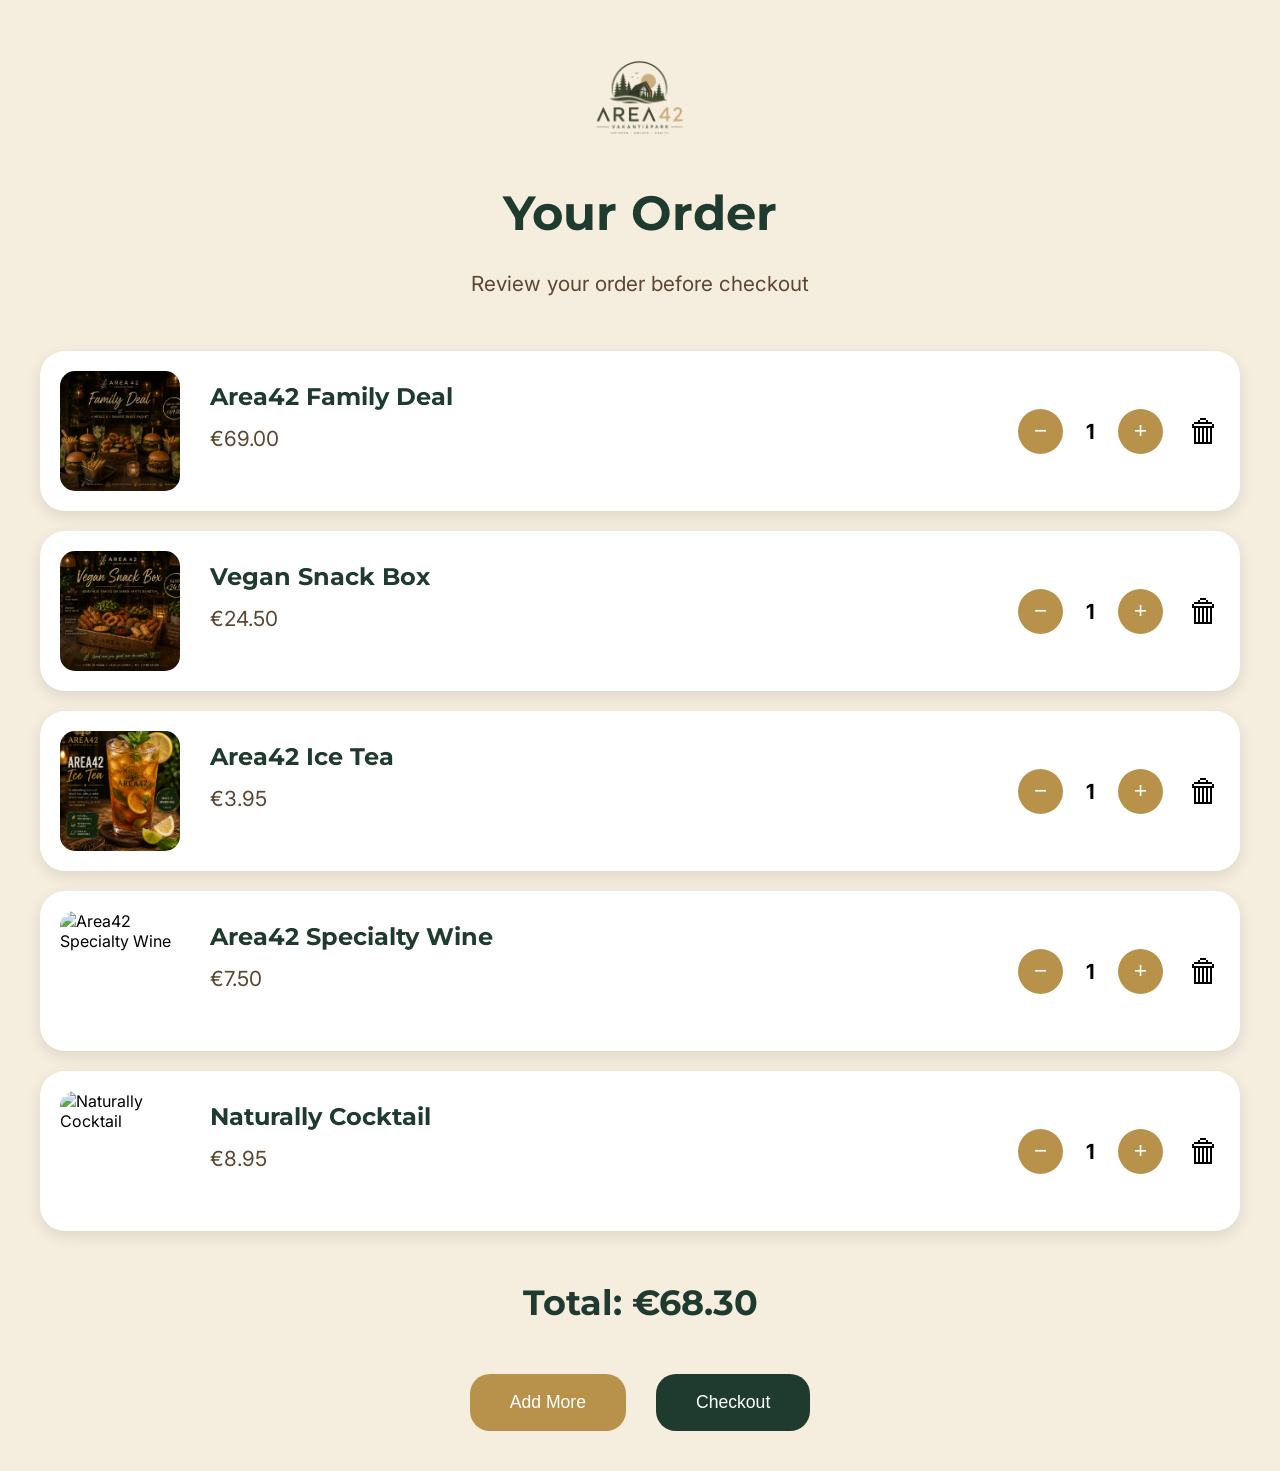
==== pages/checkout.html @ 089d17dc "Final commit before feedback" ====
<!DOCTYPE html>
<html lang="en">

<head>
    <meta charset="UTF-8">
    <meta name="viewport" content="width=device-width, initial-scale=1.0">
    <title>Area42 Checkout</title>

    <link rel="stylesheet" href="../css/style.css">

    <link href="https://fonts.googleapis.com/css2?family=Inter:wght@400;500;600&family=Montserrat:wght@600;700;800&family=Poppins:wght@400;500;600&display=swap" rel="stylesheet">
</head>

<body>

    <main class="checkout-screen">

        <header class="checkout-header">

            <img src="../images/logonobackground.png" alt="Area42 Logo" class="checkout-logo">

            <h1>Your Order</h1>

            <p>Review your order before checkout</p>

        </header>

        <section id="cartItems">

            <div class="checkout-item" data-price="39.95">

                <img src="../images/familydeal.png" alt="Family Deal" class="checkout-image">

                <div class="item-info">
                    <h2>Area42 Family Deal</h2>
                    <p>€69.00</p>
                </div>

                <div class="quantity-controls">
                    <button class="minus">−</button>
                    <span class="quantity">1</span>
                    <button class="plus">+</button>
                </div>

                <button class="delete-btn">🗑</button>

            </div>

            <div class="checkout-item" data-price="9.95">

                <img src="../images/vegansnackbox.png" alt="Cosmic Snack Box" class="checkout-image">

                <div class="item-info">
                    <h2>Vegan Snack Box</h2>
                    <p>€24.50</p>
                </div>

                <div class="quantity-controls">
                    <button class="minus">−</button>
                    <span class="quantity">1</span>
                    <button class="plus">+</button>
                </div>

                <button class="delete-btn">🗑</button>

            </div>

            <div class="checkout-item" data-price="3.95">

                <img src="../images/Area42icetea.png" alt="Area42 Ice Tea" class="checkout-image">

                <div class="item-info">
                    <h2>Area42 Ice Tea</h2>
                    <p>€3.95</p>
                </div>

                <div class="quantity-controls">
                    <button class="minus">−</button>
                    <span class="quantity">1</span>
                    <button class="plus">+</button>
                </div>

                <button class="delete-btn">🗑</button>

            </div>

            <div class="checkout-item" data-price="7.50">

                <img src="../images/placeholder-wine.jpg" alt="Area42 Specialty Wine" class="checkout-image">

                <div class="item-info">
                    <h2>Area42 Specialty Wine</h2>
                    <p>€7.50</p>
                </div>

                <div class="quantity-controls">
                    <button class="minus">−</button>
                    <span class="quantity">1</span>
                    <button class="plus">+</button>
                </div>

                <button class="delete-btn">🗑</button>

            </div>

            <div class="checkout-item" data-price="6.95">

                <img src="../images/placeholder-cocktail.jpg" alt="Naturally Cocktail" class="checkout-image">

                <div class="item-info">
                    <h2>Naturally Cocktail</h2>
                    <p>€8.95</p>
                </div>

                <div class="quantity-controls">
                    <button class="minus">−</button>
                    <span class="quantity">1</span>
                    <button class="plus">+</button>
                </div>

                <button class="delete-btn">🗑</button>

            </div>

        </section>

        <div class="total-section">

            <h2>Total: €<span id="totalPrice">68.30</span></h2>

        </div>

        <div class="checkout-actions">

            <button class="add-more-btn">
                Add More
            </button>

            <button class="checkout-btn">
                Checkout
            </button>

        </div>

    </main>

    <script src="../JS/checkout.js"></script>

</body>

</html>
---- css/style.css ----
/* Kleuren en lettertypes */

:root {

    --sand: #F5EEDF;
    --gold: #B8924A;
    --wood: #5C4632;
    --forest: #1F3A2E;
    --moss: #6E7F52;

    --heading-font: "Montserrat", sans-serif;
    --button-font: "Poppins", sans-serif;
    --body-font: "Inter", sans-serif;
}

/* Reset */

* {
    margin: 0;
    padding: 0;
    box-sizing: border-box;
}

/* Pagina */

body {
    font-family: var(--body-font);
}

/* Achtergrond */

.welcome-screen {

    height: 100vh;

    display: flex;

    justify-content: center;

    align-items: flex-end;

    padding-bottom: 100px;

    background-image:
        linear-gradient(
            rgba(0, 0, 0, 0.35),
            rgba(0, 0, 0, 0.35)
        ),
        url("../images/restaurant-background.jpg");

    background-size: cover;

    background-position: center;
}

/* Welkomstkaart */

.welcome-card {

    width: 750px;

    background-color: rgba(245, 238, 223, 0.96);

    border-radius: 30px;

    padding: 4rem;

    text-align: center;

    box-shadow: 0 20px 50px rgba(0, 0, 0, 0.3);
}

/* Logo */

.logo {

    width: 140px;

    margin-bottom: 2rem;
}

/* Titel */

h1 {

    font-family: var(--heading-font);

    font-size: 4rem;

    color: var(--forest);

    margin-bottom: 1.5rem;
}

/* Tekst */

p {

    font-family: var(--body-font);

    color: var(--wood);

    font-size: 1.3rem;

    line-height: 1.7;

    margin-bottom: 1.5rem;
}

/* Startknop */

.start-button {

    margin-top: 1rem;

    background-color: var(--gold);

    border: none;

    color: white;

    font-family: var(--button-font);

    font-size: 1.5rem;

    font-weight: 600;

    padding: 22px 60px;

    border-radius: 20px;

    cursor: pointer;

    transition: all 0.3s ease;
}

.start-button:hover {

    background-color: #9D7835;

    transform: scale(1.04);
}

/* Tablet */

@media (max-width: 900px) {

    .welcome-card {

        width: 90%;

        padding: 3rem;
    }

    h1 {

        font-size: 3rem;
    }
}

/* Promotion Screen */

.promotion-screen {

    min-height: 100vh;

    background-color: var(--sand);

    padding: 40px;
}

/* Header */

.promotion-header {

    text-align: center;

    margin-bottom: 50px;
}

.promotion-logo {

    width: 120px;

    margin-bottom: 20px;
}

.promotion-header h1 {

    font-family: var(--heading-font);

    color: var(--forest);

    font-size: 3rem;

    margin-bottom: 10px;
}

.promotion-header p {

    font-size: 1.2rem;
}

/* Promotion Grid */

.promotion-grid {

    display: grid;

    grid-template-columns: repeat(3, 1fr);

    gap: 30px;

    max-width: 1400px;

    margin: 0 auto;
}

/* Cards */

.promotion-card {

    background-color: white;

    border-radius: 25px;

    padding: 30px;

    text-align: center;

    box-shadow: 0 10px 25px rgba(0,0,0,0.15);
}

.promotion-card h2 {

    font-family: var(--heading-font);

    color: var(--forest);

    margin-bottom: 15px;
}

.price {

    display: block;

    margin-top: 20px;

    margin-bottom: 20px;

    font-size: 2rem;

    font-weight: bold;

    color: var(--gold);
}

/* Buttons */

.promo-button {

    background-color: var(--gold);

    color: white;

    border: none;

    border-radius: 15px;

    padding: 15px 30px;

    cursor: pointer;

    font-family: var(--button-font);

    font-size: 1.1rem;
}

.promo-button:hover {

    background-color: #9D7835;
}

/* Continue Button */

.continue-container {

    text-align: center;

    margin-top: 60px;
}

.continue-button {

    background-color: var(--forest);

    color: white;

    border: none;

    border-radius: 20px;

    padding: 20px 60px;

    font-size: 1.4rem;

    font-family: var(--button-font);

    cursor: pointer;
}

.continue-button:hover {

    background-color: var(--moss);
}
.promo-image {
    width: 100%;
    height: 300px;
    object-fit: cover;
    border-radius: 20px;
    margin-bottom: 15px;
}
/* MENU SCREEN */

.menu-screen {
    min-height: 100vh;
    background-color: var(--sand);
    padding: 40px;
}

/* HEADER */

.menu-header {
    text-align: center;
    margin-bottom: 40px;
}

.menu-logo {
    width: 120px;
    margin-bottom: 15px;
}

.menu-header h1 {
    font-family: var(--heading-font);
    color: var(--forest);
    font-size: 3rem;
}

.menu-header p {
    font-size: 1.2rem;
    color: var(--wood);
}

/* GRID */

.menu-grid {
    display: grid;
    grid-template-columns: repeat(3, 1fr);
    gap: 30px;
    max-width: 1400px;
    margin: 0 auto;
}

/* CARD */

.menu-card {
    background: white;
    border-radius: 25px;
    padding: 25px;
    text-align: center;
    box-shadow: 0 10px 25px rgba(0,0,0,0.15);
    transition: transform 0.3s ease;
}

.menu-card:hover {
    transform: translateY(-5px);
}

/* IMAGE */

.menu-image {
    width: 100%;
    height: 500px;
    object-fit: cover;
    border-radius: 20px;
    margin-bottom: 15px;
}

/* TEXT */

.menu-card h2 {
    font-family: var(--heading-font);
    color: var(--forest);
}

.menu-card p {
    font-size: 1rem;
}

/* PRICE */

.price {
    display: block;
    margin: 15px 0;
    font-size: 1.6rem;
    font-weight: bold;
    color: var(--gold);
}

/* BUTTON */

.add-button {
    background-color: var(--gold);
    color: white;
    border: none;
    padding: 12px 25px;
    border-radius: 15px;
    cursor: pointer;
    font-family: var(--button-font);
    transition: 0.3s;
}

.add-button:hover {
    background-color: #9D7835;
}

/* Winkelwagen */

.cart-container {

    position: fixed;

    top: 25px;

    right: 25px;

    z-index: 999;
}

.cart-button {

    background-color: var(--gold);

    color: white;

    border: none;

    padding: 15px 25px;

    border-radius: 20px;

    font-size: 1.2rem;

    font-family: var(--button-font);

    cursor: pointer;

    box-shadow: 0 5px 15px rgba(0,0,0,0.2);
}

/* Categorieën */

.category-nav {

    display: flex;

    justify-content: center;

    gap: 20px;

    margin: 40px 0;
}

.category-button {

    background-color: white;

    border: 3px solid var(--gold);

    padding: 15px 25px;

    border-radius: 20px;

    font-family: var(--button-font);

    cursor: pointer;

    transition: 0.3s;
}

.category-button:hover {

    background-color: var(--gold);

    color: white;

    transform: translateY(-3px);
}

/* Bestelling afronden */

.checkout-container {

    text-align: center;

    margin: 80px 0;
}

.checkout-button {

    background-color: var(--forest);

    color: white;

    border: none;

    border-radius: 20px;

    padding: 20px 50px;

    font-size: 1.4rem;

    font-family: var(--button-font);

    cursor: pointer;

    transition: 0.3s;
}

.checkout-button:hover {

    background-color: var(--moss);
}

/* Checkout */

.checkout-screen {

    min-height: 100vh;

    background-color: var(--sand);

    padding: 40px;
}

.checkout-header {

    text-align: center;

    margin-bottom: 50px;
}

.checkout-logo {

    width: 120px;

    margin-bottom: 20px;
}

.checkout-header h1 {

    color: var(--forest);

    font-family: var(--heading-font);

    font-size: 3rem;
}

.checkout-item {

    background-color: white;

    border-radius: 25px;

    padding: 20px;

    margin-bottom: 20px;

    display: flex;

    align-items: center;

    justify-content: space-between;

    box-shadow: 0 5px 15px rgba(0,0,0,0.1);
}

.checkout-image {

    width: 120px;

    height: 120px;

    object-fit: cover;

    border-radius: 15px;
}

.item-info {

    flex: 1;

    padding-left: 30px;
}

.item-info h2 {

    font-family: var(--heading-font);

    color: var(--forest);

    margin-bottom: 10px;
}

.quantity-controls {

    display: flex;

    align-items: center;

    gap: 15px;
}

.quantity-controls button {

    width: 45px;

    height: 45px;

    border: none;

    border-radius: 50%;

    background-color: var(--gold);

    color: white;

    font-size: 1.4rem;

    cursor: pointer;
}

.quantity {

    font-size: 1.3rem;

    font-weight: bold;

    min-width: 25px;

    text-align: center;
}

.delete-btn {

    border: none;

    background: none;

    font-size: 2rem;

    cursor: pointer;

    margin-left: 25px;
}

.total-section {

    text-align: center;

    margin-top: 50px;

    margin-bottom: 50px;
}

.total-section h2 {

    font-family: var(--heading-font);

    color: var(--forest);

    font-size: 2.2rem;
}

.checkout-actions {

    display: flex;

    justify-content: center;

    gap: 30px;
}

.add-more-btn {

    background-color: var(--gold);

    color: white;

    border: none;

    padding: 18px 40px;

    border-radius: 20px;

    cursor: pointer;

    font-size: 1.1rem;
}

.checkout-btn {

    background-color: var(--forest);

    color: white;

    border: none;

    padding: 18px 40px;

    border-radius: 20px;

    cursor: pointer;

    font-size: 1.1rem;
}

.add-more-btn:hover {

    background-color: #9D7835;
}

.checkout-btn:hover {

    background-color: var(--moss);
}

/* TERMINAL SCREEN */

.terminal-screen {

    min-height: 100vh;

    display: flex;

    justify-content: center;

    align-items: center;

    background-color: var(--sand);

    padding: 40px;
}

/* CARD */

.terminal-card {

    width: 800px;

    background-color: white;

    border-radius: 30px;

    padding: 60px;

    text-align: center;

    box-shadow: 0 20px 50px rgba(0,0,0,0.15);
}

/* LOGO */

.terminal-logo {

    width: 140px;

    margin-bottom: 30px;
}

/* TITLE */

.terminal-card h1 {

    font-family: var(--heading-font);

    color: var(--forest);

    font-size: 3.5rem;

    margin-bottom: 20px;
}

/* TEXT */

.terminal-card p {

    font-size: 1.3rem;

    color: var(--wood);

    line-height: 1.8;

    margin-bottom: 50px;
}

/* ARROW */

.arrow {

    font-size: 6rem;

    color: var(--gold);

    animation: bounce 1.5s infinite;
}

@keyframes bounce {

    0%, 100% {
        transform: translateY(0);
    }

    50% {
        transform: translateY(15px);
    }
}
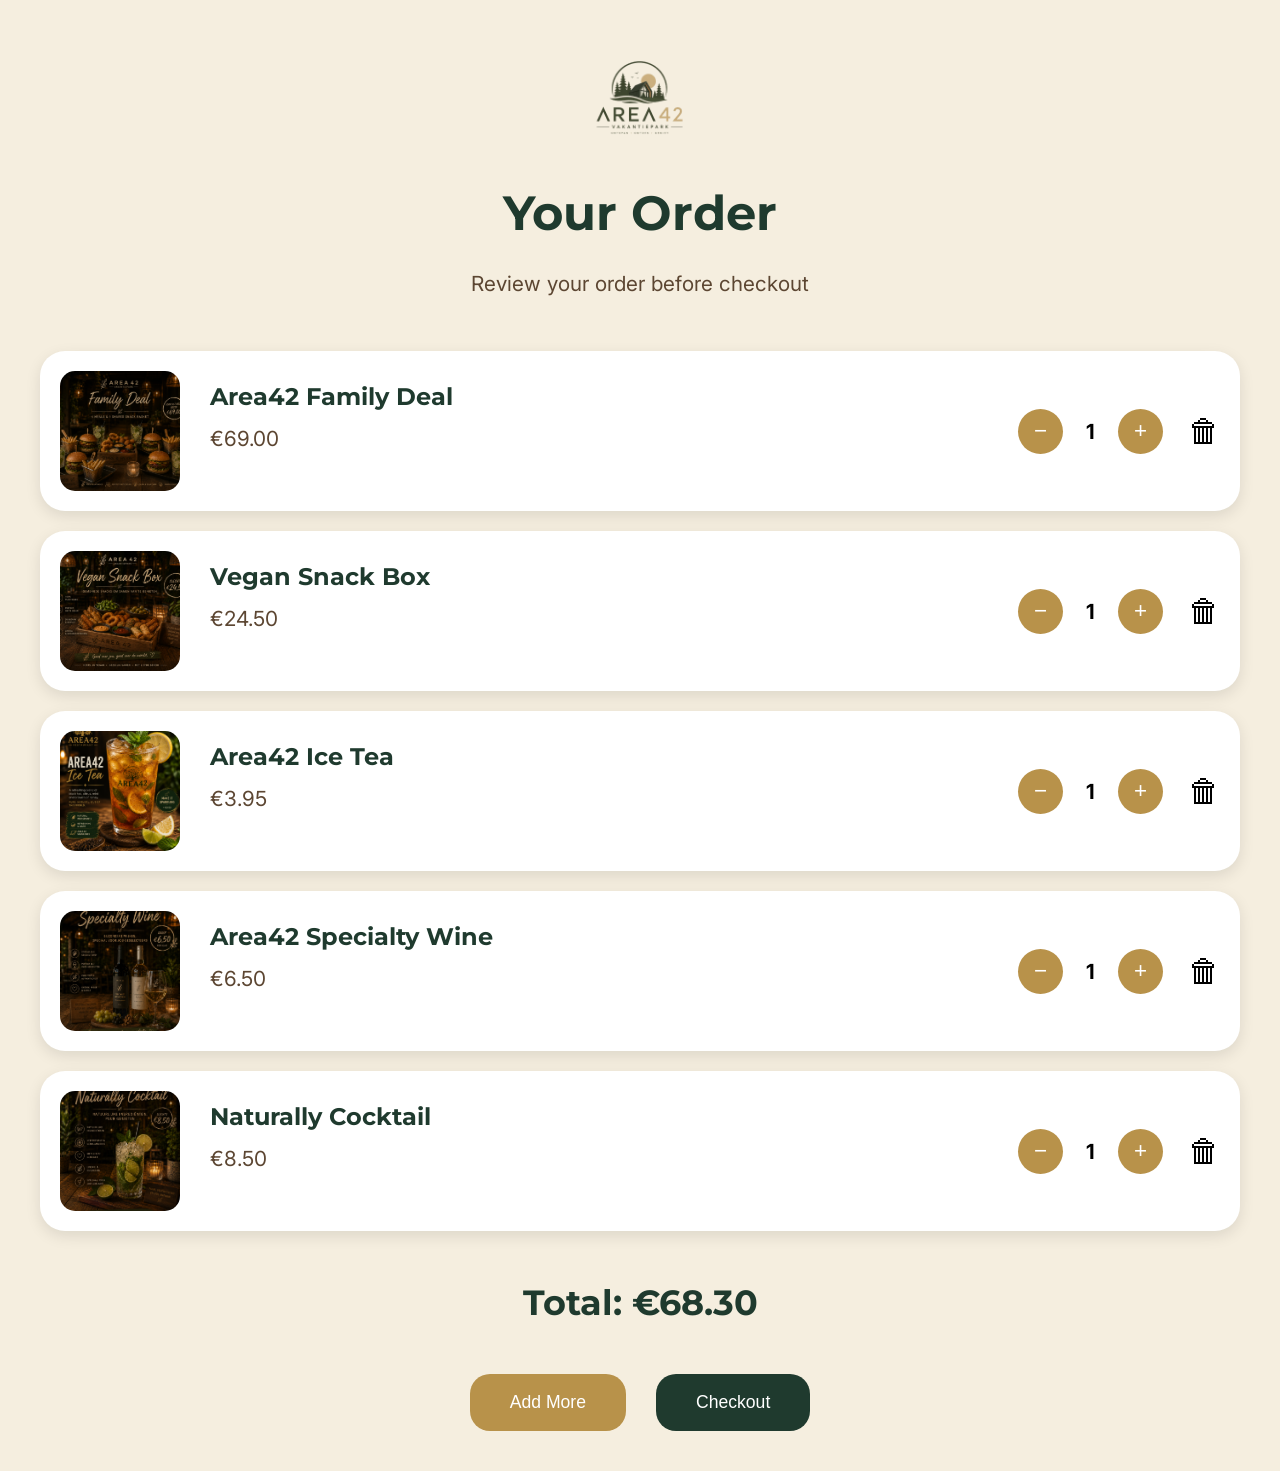
==== commit 61bf2139: "Final commit" ====
--- a/pages/checkout.html
+++ b/pages/checkout.html
@@ -86,11 +86,11 @@
 
             <div class="checkout-item" data-price="7.50">
 
-                <img src="../images/placeholder-wine.jpg" alt="Area42 Specialty Wine" class="checkout-image">
+                <img src="../images/specialtywine.png" alt="Area42 Specialty Wine" class="checkout-image">
 
                 <div class="item-info">
                     <h2>Area42 Specialty Wine</h2>
-                    <p>€7.50</p>
+                    <p>€6.50</p>
                 </div>
 
                 <div class="quantity-controls">
@@ -105,11 +105,11 @@
 
             <div class="checkout-item" data-price="6.95">
 
-                <img src="../images/placeholder-cocktail.jpg" alt="Naturally Cocktail" class="checkout-image">
+                <img src="../images/naturallycocktail.png" alt="Naturally Cocktail" class="checkout-image">
 
                 <div class="item-info">
                     <h2>Naturally Cocktail</h2>
-                    <p>€8.95</p>
+                    <p>€8.50</p>
                 </div>
 
                 <div class="quantity-controls">
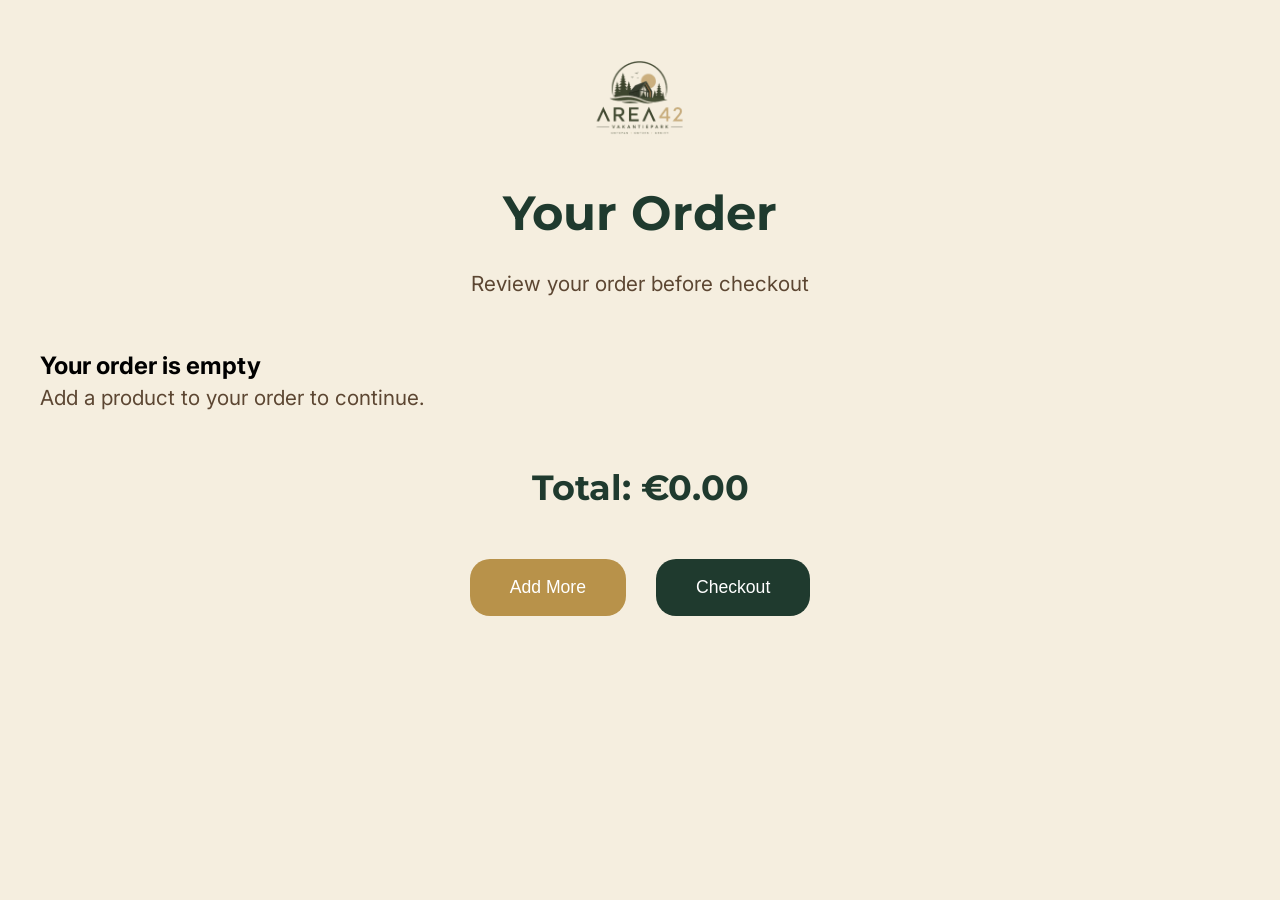
==== commit 35f88db1: "Adjustments" ====
--- a/pages/checkout.html
+++ b/pages/checkout.html
@@ -26,107 +26,11 @@
         </header>
 
         <section id="cartItems">
-
-            <div class="checkout-item" data-price="39.95">
-
-                <img src="../images/familydeal.png" alt="Family Deal" class="checkout-image">
-
-                <div class="item-info">
-                    <h2>Area42 Family Deal</h2>
-                    <p>€69.00</p>
-                </div>
-
-                <div class="quantity-controls">
-                    <button class="minus">−</button>
-                    <span class="quantity">1</span>
-                    <button class="plus">+</button>
-                </div>
-
-                <button class="delete-btn">🗑</button>
-
-            </div>
-
-            <div class="checkout-item" data-price="9.95">
-
-                <img src="../images/vegansnackbox.png" alt="Cosmic Snack Box" class="checkout-image">
-
-                <div class="item-info">
-                    <h2>Vegan Snack Box</h2>
-                    <p>€24.50</p>
-                </div>
-
-                <div class="quantity-controls">
-                    <button class="minus">−</button>
-                    <span class="quantity">1</span>
-                    <button class="plus">+</button>
-                </div>
-
-                <button class="delete-btn">🗑</button>
-
-            </div>
-
-            <div class="checkout-item" data-price="3.95">
-
-                <img src="../images/Area42icetea.png" alt="Area42 Ice Tea" class="checkout-image">
-
-                <div class="item-info">
-                    <h2>Area42 Ice Tea</h2>
-                    <p>€3.95</p>
-                </div>
-
-                <div class="quantity-controls">
-                    <button class="minus">−</button>
-                    <span class="quantity">1</span>
-                    <button class="plus">+</button>
-                </div>
-
-                <button class="delete-btn">🗑</button>
-
-            </div>
-
-            <div class="checkout-item" data-price="7.50">
-
-                <img src="../images/specialtywine.png" alt="Area42 Specialty Wine" class="checkout-image">
-
-                <div class="item-info">
-                    <h2>Area42 Specialty Wine</h2>
-                    <p>€6.50</p>
-                </div>
-
-                <div class="quantity-controls">
-                    <button class="minus">−</button>
-                    <span class="quantity">1</span>
-                    <button class="plus">+</button>
-                </div>
-
-                <button class="delete-btn">🗑</button>
-
-            </div>
-
-            <div class="checkout-item" data-price="6.95">
-
-                <img src="../images/naturallycocktail.png" alt="Naturally Cocktail" class="checkout-image">
-
-                <div class="item-info">
-                    <h2>Naturally Cocktail</h2>
-                    <p>€8.50</p>
-                </div>
-
-                <div class="quantity-controls">
-                    <button class="minus">−</button>
-                    <span class="quantity">1</span>
-                    <button class="plus">+</button>
-                </div>
-
-                <button class="delete-btn">🗑</button>
-
-            </div>
-
         </section>
 
         <div class="total-section">
 
-            <h2>Total: €<span id="totalPrice">68.30</span></h2>
+            <h2>Total: €<span id="totalPrice">0.00</span></h2>
 
         </div>
 
